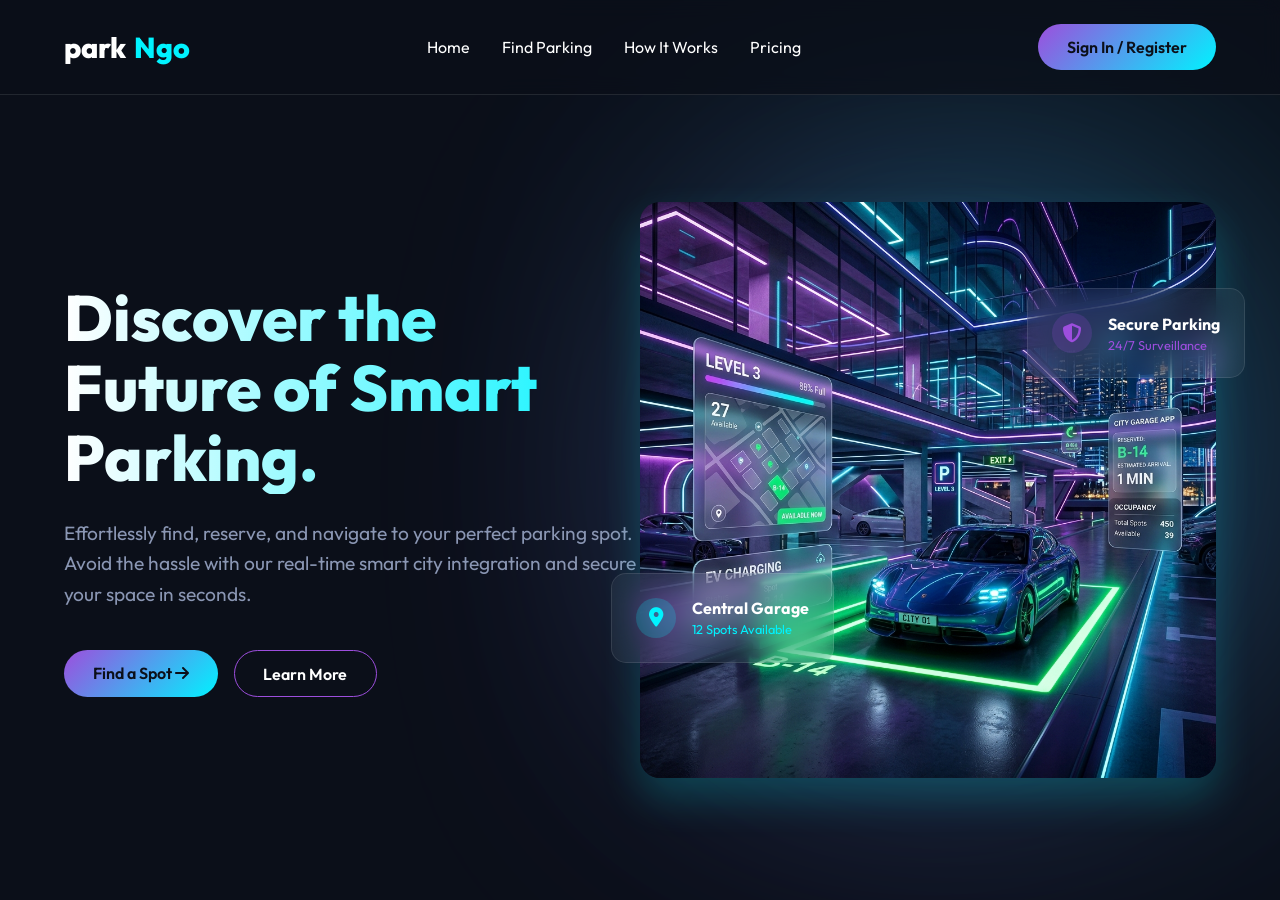
==== index.html @ b65f0c3c "feat: initialize landing page with responsive hero section and custom styling" ====
<!DOCTYPE html>
<html lang="en">
<head>
    <meta charset="UTF-8">
    <meta name="viewport" content="width=device-width, initial-scale=1.0">
    <title>parkNgo - Smart City Parking Solutions</title>
    <meta name="description" content="Find and book premium, secure parking spots in real-time with parkNgo. Experience the future of smart city parking.">
    <link rel="stylesheet" href="assets/css/styles.css">
    <!-- FontAwesome for icons -->
    <link rel="stylesheet" href="https://cdnjs.cloudflare.com/ajax/libs/font-awesome/6.4.0/css/all.min.css">
</head>
<body>
    <header>
        <a href="index.html" class="logo">park<span>Ngo</span></a>
        <nav>
            <ul>
                <li><a href="index.html">Home</a></li>
                <li><a href="find-parking.html">Find Parking</a></li>
                <li><a href="how-it-works.html">How It Works</a></li>
                <li><a href="pricing.html">Pricing</a></li>
            </ul>
        </nav>
        <a href="login.html" class="cta-btn">Sign In / Register</a>
    </header>

    <main>
        <section class="hero">
            <div class="hero-content">
                <h1 class="hero-title">Discover the Future of Smart Parking.</h1>
                <p class="hero-subtitle">Effortlessly find, reserve, and navigate to your perfect parking spot. Avoid the hassle with our real-time smart city integration and secure your space in seconds.</p>
                <div class="hero-buttons">
                    <a href="find-parking.html" class="cta-btn">Find a Spot <i class="fa-solid fa-arrow-right"></i></a>
                    <a href="how-it-works.html" class="secondary-btn">Learn More</a>
                </div>
            </div>
            
            <div class="hero-image-container">
                <div class="glow-circle cyan"></div>
                <div class="glow-circle"></div>
                
                <img src="assets/images/hero.png" alt="parkNgo Smart Parking Interface" class="hero-image">
                
                <div class="floating-widget widget-1">
                    <div class="widget-icon">
                        <i class="fa-solid fa-location-dot"></i>
                    </div>
                    <div class="widget-text">
                        <h4>Central Garage</h4>
                        <p>12 Spots Available</p>
                    </div>
                </div>

                <div class="floating-widget widget-2">
                    <div class="widget-icon" style="background: rgba(157, 78, 221, 0.2); color: var(--accent-purple);">
                        <i class="fa-solid fa-shield-halved"></i>
                    </div>
                    <div class="widget-text">
                        <h4>Secure Parking</h4>
                        <p style="color: var(--accent-purple);">24/7 Surveillance</p>
                    </div>
                </div>
            </div>
        </section>
    </main>
</body>
</html>
---- assets/css/styles.css ----
/* Import Google Fonts */
@import url('https://fonts.googleapis.com/css2?family=Outfit:wght@300;400;600;800&display=swap');

:root {
  --primary-color: #0b0f19;
  --secondary-color: #1a1f35;
  --accent-cyan: #00f3ff;
  --accent-purple: #9d4edd;
  --text-light: #ffffff;
  --text-muted: #8a96b3;
}

* {
  margin: 0;
  padding: 0;
  box-sizing: border-box;
}

body {
  font-family: 'Outfit', sans-serif;
  background-color: var(--primary-color);
  color: var(--text-light);
  overflow-x: hidden;
}

/* Navigation */
header {
  position: fixed;
  top: 0;
  width: 100%;
  padding: 1.5rem 5%;
  display: flex;
  justify-content: space-between;
  align-items: center;
  z-index: 1000;
  background: rgba(11, 15, 25, 0.7);
  backdrop-filter: blur(10px);
  border-bottom: 1px solid rgba(255, 255, 255, 0.1);
}

.logo {
  font-size: 1.8rem;
  font-weight: 800;
  color: var(--text-light);
  text-decoration: none;
  display: flex;
  align-items: center;
  gap: 0.5rem;
}

.logo span {
  color: var(--accent-cyan);
}

nav ul {
  list-style: none;
  display: flex;
  gap: 2rem;
}

nav ul li a {
  color: var(--text-light);
  text-decoration: none;
  font-size: 1rem;
  font-weight: 400;
  transition: color 0.3s ease;
}

nav ul li a:hover {
  color: var(--accent-cyan);
}

.cta-btn {
  background: linear-gradient(135deg, var(--accent-purple), var(--accent-cyan));
  color: var(--primary-color);
  padding: 0.8rem 1.8rem;
  border-radius: 30px;
  text-decoration: none;
  font-weight: 600;
  transition: transform 0.3s ease, box-shadow 0.3s ease;
}

.cta-btn:hover {
  transform: translateY(-2px);
  box-shadow: 0 10px 20px rgba(0, 243, 255, 0.3);
}

/* Hero Section */
.hero {
  min-height: 100vh;
  display: flex;
  align-items: center;
  padding: 0 5%;
  padding-top: 80px;
  position: relative;
}

.hero-content {
  flex: 1;
  z-index: 2;
  max-width: 600px;
}

.hero-title {
  font-size: 4rem;
  font-weight: 800;
  line-height: 1.1;
  margin-bottom: 1.5rem;
  background: linear-gradient(to right, #fff, var(--accent-cyan));
  -webkit-background-clip: text;
  -webkit-text-fill-color: transparent;
}

.hero-subtitle {
  font-size: 1.2rem;
  color: var(--text-muted);
  margin-bottom: 2.5rem;
  line-height: 1.6;
}

.hero-buttons {
  display: flex;
  gap: 1rem;
}

.hero-buttons .secondary-btn {
  background: transparent;
  color: var(--text-light);
  border: 1px solid var(--accent-purple);
  padding: 0.8rem 1.8rem;
  border-radius: 30px;
  text-decoration: none;
  font-weight: 600;
  transition: background 0.3s ease, color 0.3s ease;
}

.hero-buttons .secondary-btn:hover {
  background: var(--accent-purple);
}

.hero-image-container {
  flex: 1;
  position: relative;
  display: flex;
  justify-content: center;
  align-items: center;
}

.hero-image {
  max-width: 100%;
  border-radius: 20px;
  animation: float 6s ease-in-out infinite;
  box-shadow: 0 20px 40px rgba(0, 243, 255, 0.2);
  z-index: 2;
}

.glow-circle {
  position: absolute;
  width: 400px;
  height: 400px;
  background: var(--accent-purple);
  filter: blur(150px);
  z-index: 1;
  border-radius: 50%;
  top: 50%;
  left: 50%;
  transform: translate(-50%, -50%);
  opacity: 0.5;
}

.glow-circle.cyan {
  background: var(--accent-cyan);
  left: 60%;
  top: 40%;
}

/* Glassmorphism Widget */
.floating-widget {
  position: absolute;
  background: rgba(255, 255, 255, 0.05);
  backdrop-filter: blur(15px);
  border: 1px solid rgba(255, 255, 255, 0.1);
  padding: 1.5rem;
  border-radius: 15px;
  display: flex;
  align-items: center;
  gap: 1rem;
  z-index: 3;
}

.widget-1 {
  bottom: 20%;
  left: -5%;
  animation: float 5s ease-in-out infinite reverse;
}

.widget-2 {
  top: 15%;
  right: -5%;
  animation: float 7s ease-in-out infinite;
}

.widget-icon {
  width: 40px;
  height: 40px;
  background: rgba(0, 243, 255, 0.2);
  border-radius: 50%;
  display: flex;
  justify-content: center;
  align-items: center;
  color: var(--accent-cyan);
  font-size: 1.2rem;
}

.widget-text h4 {
  font-size: 1rem;
  margin-bottom: 0.2rem;
}
.widget-text p {
  font-size: 0.8rem;
  color: var(--accent-cyan);
}

/* Animations */
@keyframes float {
  0% { transform: translateY(0px); }
  50% { transform: translateY(-20px); }
  100% { transform: translateY(0px); }
}

@media (max-width: 900px) {
  .hero {
    flex-direction: column;
    text-align: center;
    padding-top: 120px;
  }
  .hero-buttons {
    justify-content: center;
  }
  nav ul {
    display: none;
  }
  .hero-title {
    font-size: 3rem;
  }
  .floating-widget {
    display: none;
  }
}
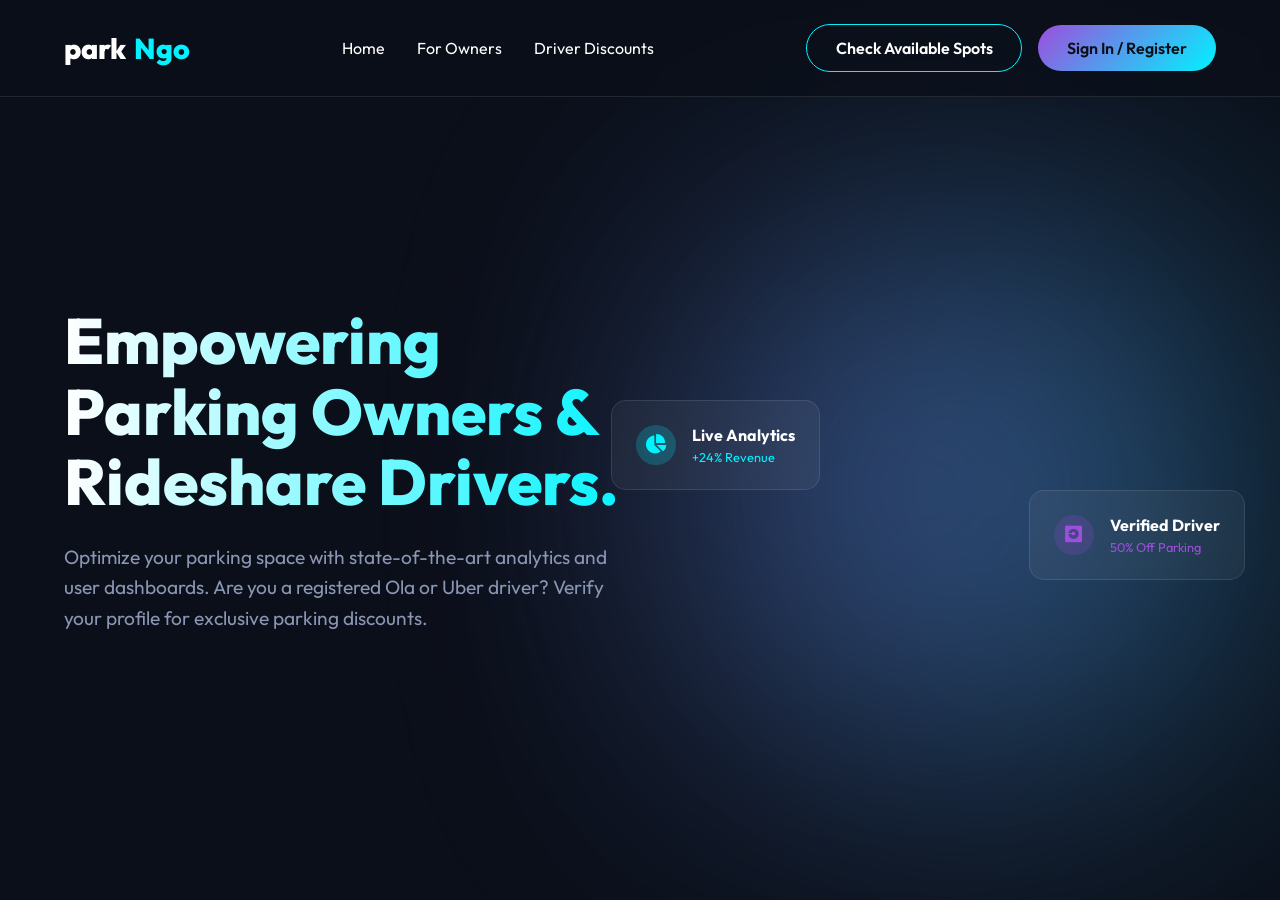
==== commit 5d1af159: "feat: implement login portal with role-specific pages and update landing page branding" ====
--- a/index.html
+++ b/index.html
@@ -3,8 +3,8 @@
 <head>
     <meta charset="UTF-8">
     <meta name="viewport" content="width=device-width, initial-scale=1.0">
-    <title>parkNgo - Smart City Parking Solutions</title>
-    <meta name="description" content="Find and book premium, secure parking spots in real-time with parkNgo. Experience the future of smart city parking.">
+    <title>parkNgo - Analytics for Owners & Rewards for Drivers</title>
+    <meta name="description" content="parkNgo provides state-of-the-art parking analytics, user dashboards for owners, and exclusive discounts for verified Ola and Uber drivers.">
     <link rel="stylesheet" href="assets/css/styles.css">
     <!-- FontAwesome for icons -->
     <link rel="stylesheet" href="https://cdnjs.cloudflare.com/ajax/libs/font-awesome/6.4.0/css/all.min.css">
@@ -15,48 +15,44 @@
         <nav>
             <ul>
                 <li><a href="index.html">Home</a></li>
-                <li><a href="find-parking.html">Find Parking</a></li>
-                <li><a href="how-it-works.html">How It Works</a></li>
-                <li><a href="pricing.html">Pricing</a></li>
+                <li><a href="owner-dashboard.html">For Owners</a></li>
+                <li><a href="driver-rewards.html">Driver Discounts</a></li>
             </ul>
         </nav>
-        <a href="login.html" class="cta-btn">Sign In / Register</a>
+        <div style="display: flex; gap: 1rem; align-items: center;">
+            <a href="#available-spots" style="color: var(--text-light); border: 1px solid var(--accent-cyan); padding: 0.8rem 1.8rem; border-radius: 30px; text-decoration: none; font-weight: 600; transition: all 0.3s ease;" onmouseover="this.style.background='var(--accent-cyan)'; this.style.color='#0b0f19';" onmouseout="this.style.background='transparent'; this.style.color='var(--text-light)';">Check Available Spots</a>
+            <a href="login.html" class="cta-btn">Sign In / Register</a>
+        </div>
     </header>
 
     <main>
         <section class="hero">
             <div class="hero-content">
-                <h1 class="hero-title">Discover the Future of Smart Parking.</h1>
-                <p class="hero-subtitle">Effortlessly find, reserve, and navigate to your perfect parking spot. Avoid the hassle with our real-time smart city integration and secure your space in seconds.</p>
-                <div class="hero-buttons">
-                    <a href="find-parking.html" class="cta-btn">Find a Spot <i class="fa-solid fa-arrow-right"></i></a>
-                    <a href="how-it-works.html" class="secondary-btn">Learn More</a>
-                </div>
+                <h1 class="hero-title">Empowering Parking Owners & Rideshare Drivers.</h1>
+                <p class="hero-subtitle">Optimize your parking space with state-of-the-art analytics and user dashboards. Are you a registered Ola or Uber driver? Verify your profile for exclusive parking discounts.</p>
             </div>
             
             <div class="hero-image-container">
                 <div class="glow-circle cyan"></div>
                 <div class="glow-circle"></div>
                 
-                <img src="assets/images/hero.png" alt="parkNgo Smart Parking Interface" class="hero-image">
-                
                 <div class="floating-widget widget-1">
                     <div class="widget-icon">
-                        <i class="fa-solid fa-location-dot"></i>
+                        <i class="fa-solid fa-chart-pie"></i>
                     </div>
                     <div class="widget-text">
-                        <h4>Central Garage</h4>
-                        <p>12 Spots Available</p>
+                        <h4>Live Analytics</h4>
+                        <p>+24% Revenue</p>
                     </div>
                 </div>
 
                 <div class="floating-widget widget-2">
                     <div class="widget-icon" style="background: rgba(157, 78, 221, 0.2); color: var(--accent-purple);">
-                        <i class="fa-solid fa-shield-halved"></i>
+                        <i class="fa-brands fa-uber"></i>
                     </div>
                     <div class="widget-text">
-                        <h4>Secure Parking</h4>
-                        <p style="color: var(--accent-purple);">24/7 Surveillance</p>
+                        <h4>Verified Driver</h4>
+                        <p style="color: var(--accent-purple);">50% Off Parking</p>
                     </div>
                 </div>
             </div>
